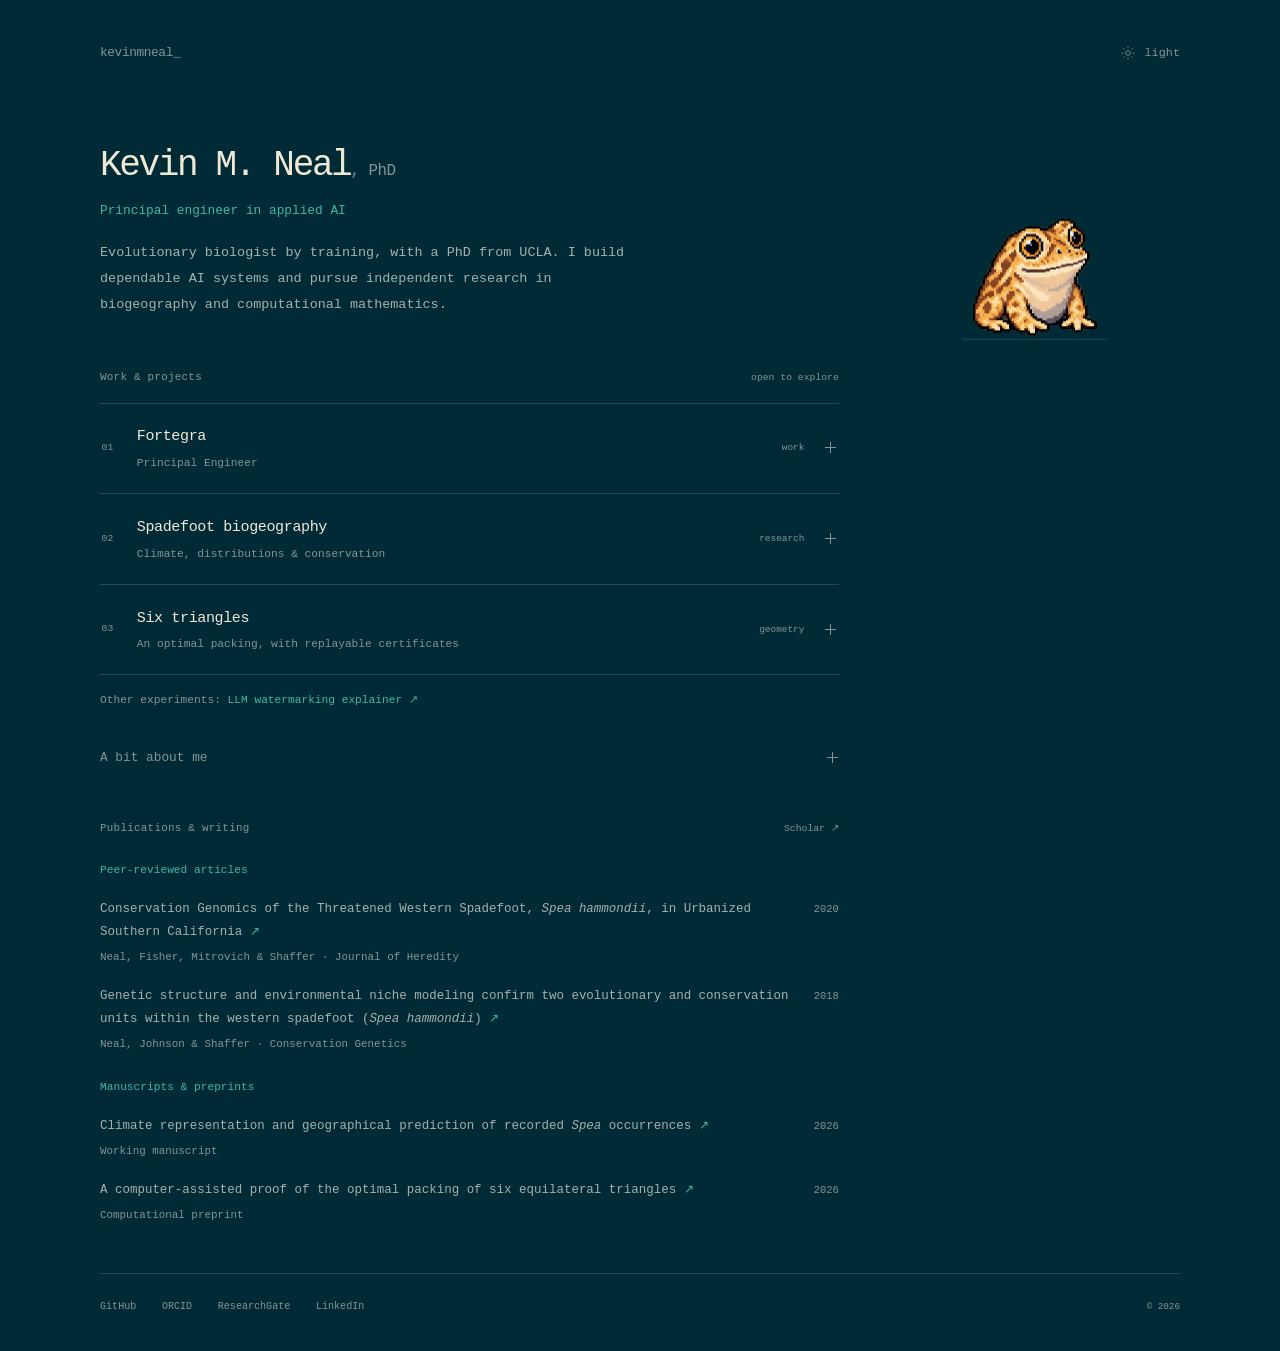
==== docs/index.html @ 80f0082c "Clarify professional background and restore research publications" ====
<!doctype html>
<html lang="en" data-theme="dark">
<head>
  <meta charset="utf-8">
  <meta name="viewport" content="width=device-width,initial-scale=1">
  <meta name="description" content="Kevin M. Neal — principal engineer in applied AI, evolutionary biologist by training, and independent researcher in biogeography and computational mathematics.">
  <meta name="theme-color" content="#002b36">
  <meta property="og:title" content="Kevin M. Neal">
  <meta property="og:description" content="Principal engineer in applied AI, evolutionary biologist by training, and independent researcher in biogeography and computational mathematics.">
  <meta property="og:type" content="website">
  <meta property="og:url" content="https://kevinmneal.com/">
  <link rel="canonical" href="https://kevinmneal.com/">
  <title>Kevin M. Neal</title>
  <link rel="icon" href="./favicon.svg" type="image/svg+xml">
  <script>try { if (localStorage.getItem('kmn-theme') === 'light') document.documentElement.dataset.theme = 'light'; } catch (_) {}</script>
  <link rel="stylesheet" href="./styles.css?v=20261015-editorial">
  <script src="./site.js?v=20261015-editorial" type="module"></script>
</head>
<body>
  <a class="skip-link" href="#main">Skip to content</a>
  <div class="page">
    <header class="topbar">
      <a class="wordmark" href="#" aria-label="Kevin M. Neal, home">kevinmneal<span aria-hidden="true">_</span></a>
      <button id="theme-toggle" class="theme-toggle" type="button" aria-label="Switch to Solarized light theme" hidden>
        <svg width="14" height="14" viewBox="0 0 24 24" fill="none" stroke="currentColor" stroke-width="1.5" aria-hidden="true"><circle cx="12" cy="12" r="4"/><path d="M12 1v3m0 16v3M1 12h3m16 0h3M4 4l2 2m12 12 2 2M4 20l2-2M18 6l2-2"/></svg>
        <span id="theme-label">light</span>
      </button>
    </header>
    <main id="main" class="layout" tabindex="-1">
      <section class="intro" aria-labelledby="name">
        <h1 id="name">Kevin M. Neal<span class="degree">, PhD</span></h1>
        <p class="discipline">Principal engineer in applied AI</p>
        <p class="bio">Evolutionary biologist by training, with a PhD from UCLA. I build dependable AI systems and pursue independent research in biogeography and computational mathematics.</p>
      </section>

      <aside id="companion-rail" class="companion-rail" aria-label="Animated spadefoot companion" hidden>
        <div class="companion-stage">
          <canvas id="companion" width="400" height="340" aria-hidden="true"></canvas>
        </div>
        <div class="companion-meta">
          <p id="companion-label" aria-live="polite" aria-atomic="true">At rest</p>
          <div class="companion-controls">
            <button id="companion-replay" type="button" aria-label="Replay the spadefoot animation" hidden>replay</button>
            <button id="companion-pause" type="button" aria-label="Pause the spadefoot animation" hidden>pause</button>
          </div>
        </div>
      </aside>

      <section class="work" aria-labelledby="work-title">
        <div class="section-heading"><h2 id="work-title">Work &amp; projects</h2><span class="interaction-hint">open to explore</span></div>
        <div class="project-list">
          <details class="project" name="projects" data-scene="insurance">
            <summary><span class="row-number" aria-hidden="true">01</span><span class="row-copy"><span class="row-title">Fortegra</span><span class="row-subtitle">Principal Engineer</span></span><span class="row-category">work</span><span class="expand-icon" aria-hidden="true"></span></summary>
            <div class="project-content job-content">
              <div class="project-description">
                <p>At Fortegra, I build applied AI systems for insurance workflows, including document-heavy underwriting.</p>
                <p>My work spans architecture, document understanding, LLM workflows, evaluation, and production engineering. A recurring challenge is turning complex source material into structured information that people can trace back to evidence and review.</p>
                <p>I previously worked on applied AI and document processing at Precedent.</p>
              </div>
              <figure class="project-figure terminal-figure" aria-label="A generic computer terminal illustration.">
                <svg viewBox="0 0 200 135" fill="none" aria-hidden="true">
                  <rect class="figure-surface" x="24" y="16" width="152" height="92" rx="3"/>
                  <path class="figure-line" d="M24 33h152M84 108v13m32-13v13M69 122h62"/>
                  <path class="figure-accent" d="m43 51 10 9-10 9m20 0h17"/>
                  <circle class="figure-dot" cx="35" cy="25" r="1.5"/><circle class="figure-dot" cx="42" cy="25" r="1.5"/><circle class="figure-dot" cx="49" cy="25" r="1.5"/>
                </svg>
              </figure>
            </div>
          </details>
          <details class="project" name="projects" data-scene="ecology">
            <summary><span class="row-number" aria-hidden="true">02</span><span class="row-copy"><span class="row-title">Spadefoot biogeography</span><span class="row-subtitle">Climate, distributions &amp; conservation</span></span><span class="row-category">research</span><span class="expand-icon" aria-hidden="true"></span></summary>
            <div class="project-content">
              <div class="project-description"><p>My doctoral research explored how genetic variation and environmental differences inform spadefoot conservation. I’m returning to those questions through models of where <i>Spea</i> are recorded. The public project compares climate representations and their geographical predictions, with a working manuscript, released results, and reproducible comparison tables.</p><div class="project-links"><a href="https://github.com/kevinmneal/spea-climate-research">Research &amp; results <span aria-hidden="true">↗</span></a><a href="https://github.com/kevinmneal/spea-climate-research/blob/main/docs/manuscript.md">Manuscript <span aria-hidden="true">↗</span></a></div></div>
              <figure class="project-figure map-figure">
                <img src="./assets/spea-intermontana-map.svg" width="220" height="220" alt="Spea intermontana modeled recording density." loading="lazy">
              </figure>
            </div>
          </details>
          <details class="project" name="projects" data-scene="packing">
            <summary><span class="row-number" aria-hidden="true">03</span><span class="row-copy"><span class="row-title">Six triangles</span><span class="row-subtitle">An optimal packing, with replayable certificates</span></span><span class="row-category">geometry</span><span class="expand-icon" aria-hidden="true"></span></summary>
            <div class="project-content">
              <div class="project-description"><p>An independent computer-assisted optimality proof for a previously known arrangement of six unit equilateral triangles in an equilateral container. The project pairs exact, replayable certificates with an interactive explainer. Lean formalization is in progress; the full proof is not yet formalized in Lean.</p><div class="project-links"><a href="https://kevinmneal.github.io/six-triangle-packing/">Interactive explainer <span aria-hidden="true">↗</span></a><a href="https://github.com/kevinmneal/six-triangle-packing">Code &amp; proof <span aria-hidden="true">↗</span></a></div></div>
              <figure class="project-figure packing-figure">
                <svg viewBox="35 50 427 376" fill="none" role="img" aria-label="The project's published arrangement of six unit equilateral triangles inside an equilateral triangle.">
                  <g class="packing-triangles"><polygon points="55,406 185,406 120,293.41670"/><polygon points="312.02062,406 442.02062,406 377.02062,293.41670"/><polygon points="183.51031,183.41361 313.51031,183.41361 248.51031,70.83031"/><polygon points="173.67010,313.04065 290.85052,256.749 183.51031,183.41361"/><polygon points="185,406 313.51031,386.37604 232.26031,284.89483"/><polygon points="232.26031,284.89483 313.51031,386.37604 360.77062,265.27087"/></g>
                  <path class="packing-boundary" d="M55 406H442.02062L248.51031 70.83031Z"/>
                </svg>
                <figcaption>Six unit triangles</figcaption>
              </figure>
            </div>
          </details>
        </div>
        <p class="other-experiments">Other experiments: <a href="https://kevinmneal.github.io/llm-watermarking/">LLM watermarking explainer <span aria-hidden="true">↗</span></a></p>
      </section>

      <section class="about" aria-label="Personal background">
        <details class="about-details">
          <summary><span>A bit about me</span><span class="expand-icon" aria-hidden="true"></span></summary>
          <div class="about-copy">
            <p>I trained as an evolutionary biologist and moved into applied AI engineering after my PhD. I enjoy the work, but I never lost my interest in open-ended research.</p>
            <p>Leaving academia was a practical choice. Building a career and raising a family left little time for pursuing scientific questions on my own.</p>
            <p>Coding agents have made room for that again. They help me turn ideas into experiments, revisit spadefoot biogeography, and venture into unfamiliar mathematics. It feels like a part of my scientific life has opened up again.</p>
            <p>That’s what draws me to agentic science: how AI-assisted workflows can extend what an individual researcher can do. For me, that includes checking results, preserving uncertainty, making the work reproducible, and inviting independent criticism.</p>
          </div>
        </details>
      </section>

      <section class="writing" aria-labelledby="writing-title">
        <div class="section-heading"><h2 id="writing-title">Publications &amp; writing</h2><a href="https://scholar.google.com/citations?user=L6ln8EwAAAAJ&amp;hl=en">Scholar <span aria-hidden="true">↗</span></a></div>
        <h3 class="publication-group">Peer-reviewed articles</h3>
        <ol class="papers">
          <li><div class="paper-copy"><a href="https://doi.org/10.1093/jhered/esaa049">Conservation Genomics of the Threatened Western Spadefoot, <i>Spea hammondii</i>, in Urbanized Southern California <span aria-hidden="true">↗</span></a><span class="paper-venue">Neal, Fisher, Mitrovich &amp; Shaffer · <cite>Journal of Heredity</cite></span></div><time datetime="2020">2020</time></li>
          <li><div class="paper-copy"><a href="https://doi.org/10.1007/s10592-018-1066-7">Genetic structure and environmental niche modeling confirm two evolutionary and conservation units within the western spadefoot (<i>Spea hammondii</i>) <span aria-hidden="true">↗</span></a><span class="paper-venue">Neal, Johnson &amp; Shaffer · <cite>Conservation Genetics</cite></span></div><time datetime="2018">2018</time></li>
        </ol>
        <h3 class="publication-group">Manuscripts &amp; preprints</h3>
        <ol class="papers">
          <li><div class="paper-copy"><a href="https://github.com/kevinmneal/spea-climate-research/blob/main/docs/manuscript.md">Climate representation and geographical prediction of recorded <i>Spea</i> occurrences <span aria-hidden="true">↗</span></a><span class="paper-venue">Working manuscript</span></div><time datetime="2026-10-15">2026</time></li>
          <li><div class="paper-copy"><a href="https://github.com/kevinmneal/six-triangle-packing/releases/download/v1.0.0/six-triangle-packing-preprint-v1.0.0.pdf">A computer-assisted proof of the optimal packing of six equilateral triangles <span aria-hidden="true">↗</span></a><span class="paper-venue">Computational preprint</span></div><time datetime="2026-10-08">2026</time></li>
        </ol>
      </section>
    </main>
    <footer><nav aria-label="Professional and scholarly profiles"><a rel="me" href="https://github.com/kevinmneal">GitHub</a><a rel="me" href="https://orcid.org/0000-0003-4360-8027">ORCID</a><a rel="me" href="https://www.researchgate.net/profile/Kevin-Neal-5">ResearchGate</a><a rel="me" href="https://www.linkedin.com/in/kevinmneal/">LinkedIn</a></nav><span class="copyright">© 2026</span></footer>
  </div>
</body>
</html>
---- docs/styles.css ----
:root {
  color-scheme: dark;
  --bg: #002b36;
  --surface: #073642;
  --text: #a4b0ad;
  --muted: #839496;
  --heading: #eee8d5;
  --accent: #42b5a9;
  --line: #284a53;
  --focus: #b58900;
  --green: #a0ae36;
  --gold: #b58900;
  --blue: #268bd2;
  font-family: "SFMono-Regular", Consolas, "Liberation Mono", Menlo, monospace;
  font-size: 16px;
  -webkit-font-smoothing: antialiased;
  background: var(--bg);
  color: var(--text);
}
:root[data-theme="light"] {
  color-scheme: light;
  --bg: #fdf6e3;
  --surface: #eee8d5;
  --text: #50666d;
  --muted: #586e75;
  --heading: #073642;
  --accent: #08746e;
  --line: #d8d0b8;
  --focus: #836200;
  --green: #596900;
}
* { box-sizing: border-box; }
body { margin: 0; line-height: 1.7; }
h1, h2, p, figure { margin: 0; }
button, a, summary { -webkit-tap-highlight-color: transparent; }
a { color: inherit; text-decoration: none; text-underline-offset: .3em; }
a:hover { color: var(--accent); text-decoration: underline; }
button { font: inherit; color: inherit; }
button, summary { touch-action: manipulation; }
a:focus-visible, button:focus-visible, summary:focus-visible { outline: 2px solid var(--focus); outline-offset: 5px; border-radius: 1px; }
[hidden] { display: none !important; }
::selection { background: var(--accent); color: var(--bg); }
.page { width: min(100% - 6rem, 1080px); margin: 0 auto; }
.topbar { display: flex; justify-content: space-between; align-items: center; padding-top: 2.1rem; }
.wordmark { font-size: .8rem; color: var(--muted); letter-spacing: -.03em; }
.wordmark span { color: var(--accent); }
.theme-toggle { display: inline-flex; align-items: center; gap: .6rem; border: none; background: transparent; color: var(--muted); font-size: .74rem; padding: .55rem 0 .55rem .7rem; cursor: pointer; min-height: 38px; }
.theme-toggle:hover { color: var(--heading); }
.layout { display: grid; grid-template-columns: minmax(0, 1fr) 290px; column-gap: 3.2rem; align-items: start; }
.intro, .work, .about, .writing { grid-column: 1; min-width: 0; }
.intro { grid-row: 1; padding: 4.5rem 0 3.1rem; }
h1 { color: var(--heading); font-size: clamp(1.8rem, 3vw, 2.25rem); line-height: 1.2; font-weight: 500; letter-spacing: -.065em; }
.degree { font-size: .44em; font-weight: 400; letter-spacing: -.03em; color: var(--muted); }
.discipline { color: var(--accent); font-size: .8rem; margin-top: .8rem; }
.bio { max-width: 66ch; font-size: .84rem; line-height: 1.95; margin-top: 1.15rem; }
.companion-rail { grid-column: 2; grid-row: 1 / 5; position: sticky; top: 3rem; align-self: start; margin-top: 4rem; min-width: 0; }
.companion-stage { width: 100%; }
#companion { display: block; width: 100%; height: auto; aspect-ratio: 400 / 340; image-rendering: auto; }
.companion-meta { min-height: 3.4rem; padding-top: .3rem; text-align: center; }
#companion-label { color: var(--muted); font-size: .61rem; line-height: 1.6; min-height: 1.6em; }
.companion-controls { display: flex; align-items: center; justify-content: center; gap: 1.25rem; margin-top: .2rem; }
.companion-controls button { padding: .3rem .1rem; min-height: 32px; border: 0; background: none; color: var(--muted); font-size: .59rem; cursor: pointer; }
.companion-controls button:hover { color: var(--accent); }
.work { grid-row: 2; }
.section-heading { display: flex; align-items: baseline; justify-content: space-between; gap: 1rem; margin-bottom: 1rem; }
h2 { color: var(--muted); font-weight: 400; font-size: .68rem; letter-spacing: .025em; }
.interaction-hint, .section-heading > a { color: var(--muted); font-size: .61rem; }
.project { border-top: 1px solid var(--line); scroll-margin-top: 1.5rem; }
.project:last-child { border-bottom: 1px solid var(--line); }
summary { list-style: none; display: flex; align-items: center; gap: 1rem; padding: 1.3rem .1rem; cursor: pointer; position: relative; }
summary::-webkit-details-marker { display: none; }
.row-number { font-size: .61rem; color: var(--muted); width: 1.2rem; flex: 0 0 auto; }
.row-copy { flex: 1; min-width: 0; display: flex; flex-direction: column; gap: .25rem; }
.row-title { font-size: .94rem; letter-spacing: -.025em; color: var(--heading); }
.row-subtitle { font-size: .7rem; color: var(--muted); line-height: 1.65; }
.row-category { font-size: .59rem; color: var(--muted); }
.expand-icon { position: relative; display: block; width: 12px; height: 12px; margin-left: .3rem; flex: 0 0 auto; color: var(--muted); }
.expand-icon::before, .expand-icon::after { content: ''; position: absolute; background: currentColor; }
.expand-icon::before { height: 1px; width: 11px; top: 5px; left: 0; }
.expand-icon::after { height: 11px; width: 1px; top: 0; left: 5px; transition: transform .16s ease; }
.project[open] .expand-icon::after, .about-details[open] .expand-icon::after { transform: rotate(90deg); }
summary:hover .row-title, summary:hover .expand-icon, .project[open] .row-title { color: var(--accent); }
.project-content { display: grid; grid-template-columns: minmax(0, 1fr) 162px; align-items: center; gap: 1.5rem; padding: .15rem 0 1.7rem 2.3rem; }
.project-description { min-width: 0; font-size: .84rem; line-height: 1.95; }
.project-description p + p, .about-copy p + p { margin-top: 1em; }
.project-links { display: flex; flex-wrap: wrap; gap: .55rem 1.4rem; margin-top: .85rem; font-size: .7rem; color: var(--accent); }
.project-figure { min-width: 0; width: 100%; }
.project-figure svg, .project-figure img { display: block; width: 100%; height: auto; overflow: visible; }
.project-figure figcaption { text-align: center; font-size: .52rem; color: var(--muted); line-height: 1.5; margin-top: .4rem; }
.figure-surface { fill: var(--surface); stroke: var(--line); stroke-width: 1.4; }
.figure-line { stroke: var(--muted); stroke-width: 1.4; }
.figure-accent { stroke: var(--accent); stroke-width: 2; }
.figure-dot { fill: var(--muted); }
.map-contours { stroke: var(--accent); stroke-width: 1.2; opacity: .65; }
.map-points { fill: var(--gold); }
.packing-triangles polygon { fill: color-mix(in srgb, var(--accent) 12%, var(--bg)); stroke: var(--accent); stroke-width: 2.8; }
.packing-triangles polygon:nth-child(3n + 2) { fill: color-mix(in srgb, var(--blue) 12%, var(--bg)); stroke: var(--blue); }
.packing-triangles polygon:nth-child(3n) { fill: color-mix(in srgb, var(--gold) 12%, var(--bg)); stroke: var(--gold); }
.packing-boundary { stroke: var(--muted); stroke-width: 2; }
.token-boxes rect { stroke: var(--line); stroke-width: 1; }
.token-boxes .selected-token { fill: color-mix(in srgb, var(--green) 12%, var(--bg)); stroke: var(--green); }
.token-text { fill: var(--text); font: 10px "SFMono-Regular", Consolas, "Liberation Mono", Menlo, monospace; text-anchor: middle; }
.selected-token-text { fill: var(--green); }
.signal-line { stroke: var(--green); stroke-width: 2; }
.other-experiments { margin-top: 1rem; font-size: .7rem; color: var(--muted); }
.other-experiments a { color: var(--accent); }
.about { grid-row: 3; margin-top: 1.7rem; }
.about-details summary { justify-content: space-between; padding: .6rem 0; font-size: .8rem; color: var(--muted); }
.about-details summary:hover, .about-details[open] summary { color: var(--accent); }
.about-copy { max-width: 68ch; padding-top: .7rem; font-size: .84rem; line-height: 1.95; }
.writing { grid-row: 4; margin-top: 2.5rem; }
.publication-group { margin: 1.5rem 0 .4rem; color: var(--accent); font-size: .7rem; font-weight: 400; }
.papers { margin: 0; padding: 0; list-style: none; }
.papers li { display: grid; grid-template-columns: minmax(0, 1fr) 34px; gap: 1rem; font-size: .78rem; line-height: 1.85; margin-top: 1.1rem; }
.paper-venue { display: block; color: var(--muted); font-size: .68rem; margin-top: .2rem; }
.paper-venue cite { font-style: normal; }
.papers time { color: var(--muted); font-size: .65rem; padding-top: .15rem; text-align: right; }
.papers a { color: var(--text); }
.papers a span { color: var(--accent); }
footer { margin-top: 3rem; border-top: 1px solid var(--line); padding: 1.5rem 0 2.2rem; display: flex; align-items: center; justify-content: space-between; gap: 1.5rem; color: var(--muted); font-size: .63rem; }
footer nav { display: flex; flex-wrap: wrap; gap: .75rem 1.6rem; }
.copyright { font-size: .58rem; white-space: nowrap; }
.skip-link { position: absolute; z-index: 10; top: -6rem; left: 1rem; padding: .5rem 1rem; color: var(--heading); background: var(--surface); }
.skip-link:focus { top: .5rem; }
@media (max-width: 1060px) {
  .page { width: calc(100% - 4rem); }
  .layout { grid-template-columns: minmax(0, 1fr) 230px; column-gap: 2rem; }
  .row-category { display: none; }
  .project-content { grid-template-columns: minmax(0, 1fr) 136px; gap: 1rem; }
}
@media (max-width: 800px) {
  .page { width: calc(100% - 3rem); }
  .topbar { padding-top: 1.2rem; }
  .layout { display: flex; flex-direction: column; }
  .intro { order: 0; width: 100%; padding: 3.1rem 0 1.8rem; }
  h1 { font-size: 2rem; }
  .bio { max-width: 68ch; }
  .companion-rail { order: 1; position: sticky; z-index: 3; top: 0; display: flex; flex-direction: row-reverse; align-items: center; justify-content: space-between; width: 100%; margin-top: 0; margin-bottom: 1.8rem; padding: .15rem 0 .4rem; border-bottom: 1px solid var(--line); background: var(--bg); }
  .companion-stage { flex: 0 0 108px; width: 108px; }
  .companion-meta { padding: 0 .5rem 0 0; min-height: 0; max-width: 24ch; text-align: left; }
  #companion-label { font-size: .62rem; }
  .companion-controls { justify-content: flex-start; gap: 1.35rem; margin-top: .3rem; }
  .companion-controls button { font-size: .6rem; min-height: 36px; }
  .work { order: 2; width: 100%; }
  .about { order: 3; width: 100%; }
  .writing { order: 4; width: 100%; }
  .project, summary, .project-links a, .papers a, .other-experiments a { scroll-margin-top: 120px; }
  .project-content { grid-template-columns: minmax(0, 1fr) 166px; gap: 1.5rem; }
  .row-category { display: block; }
  .row-title { font-size: .9rem; }
  .row-subtitle { font-size: .75rem; }
}
@media (max-width: 560px) {
  .row-category { display: none; }
  summary { gap: .9rem; padding: 1.1rem 0; }
  .project-content { grid-template-columns: minmax(0, 1fr); gap: 1.2rem; padding-left: 2.1rem; }
  .project-figure { width: 178px; justify-self: center; }
  .packing-figure { width: 155px; }
  .terminal-figure { width: 142px; }
  .papers li { gap: .75rem; }
  .writing { margin-top: 2.5rem; }
  footer { align-items: flex-start; }
}
@media (max-width: 380px) {
  .page { width: calc(100% - 2.25rem); }
  h1 { font-size: 1.75rem; }
  .discipline { font-size: .75rem; }
  #companion-label { font-size: .56rem; }
  .companion-controls button { font-size: .56rem; }
  .row-title { font-size: .88rem; }
  .row-number { font-size: .57rem; width: .95rem; }
  .project-content { padding-left: 0; }
  .project-links { font-size: .64rem; }
  footer nav { gap: .6rem 1rem; font-size: .59rem; }
  .copyright { display: none; }
}
@media (prefers-reduced-motion: reduce) {
  *, *::before, *::after { animation: none !important; transition: none !important; scroll-behavior: auto !important; }
}
@media print {
  :root { --bg: white; --surface: white; --text: #333; --muted: #555; --heading: #111; --accent: #222; --line: #ccc; }
  .page { width: 100%; }
  .layout { display: block; }
  .theme-toggle, .companion-rail, .interaction-hint, .expand-icon, .skip-link { display: none; }
  .intro { padding: 2rem 0; }
  .project { break-inside: avoid; }
}
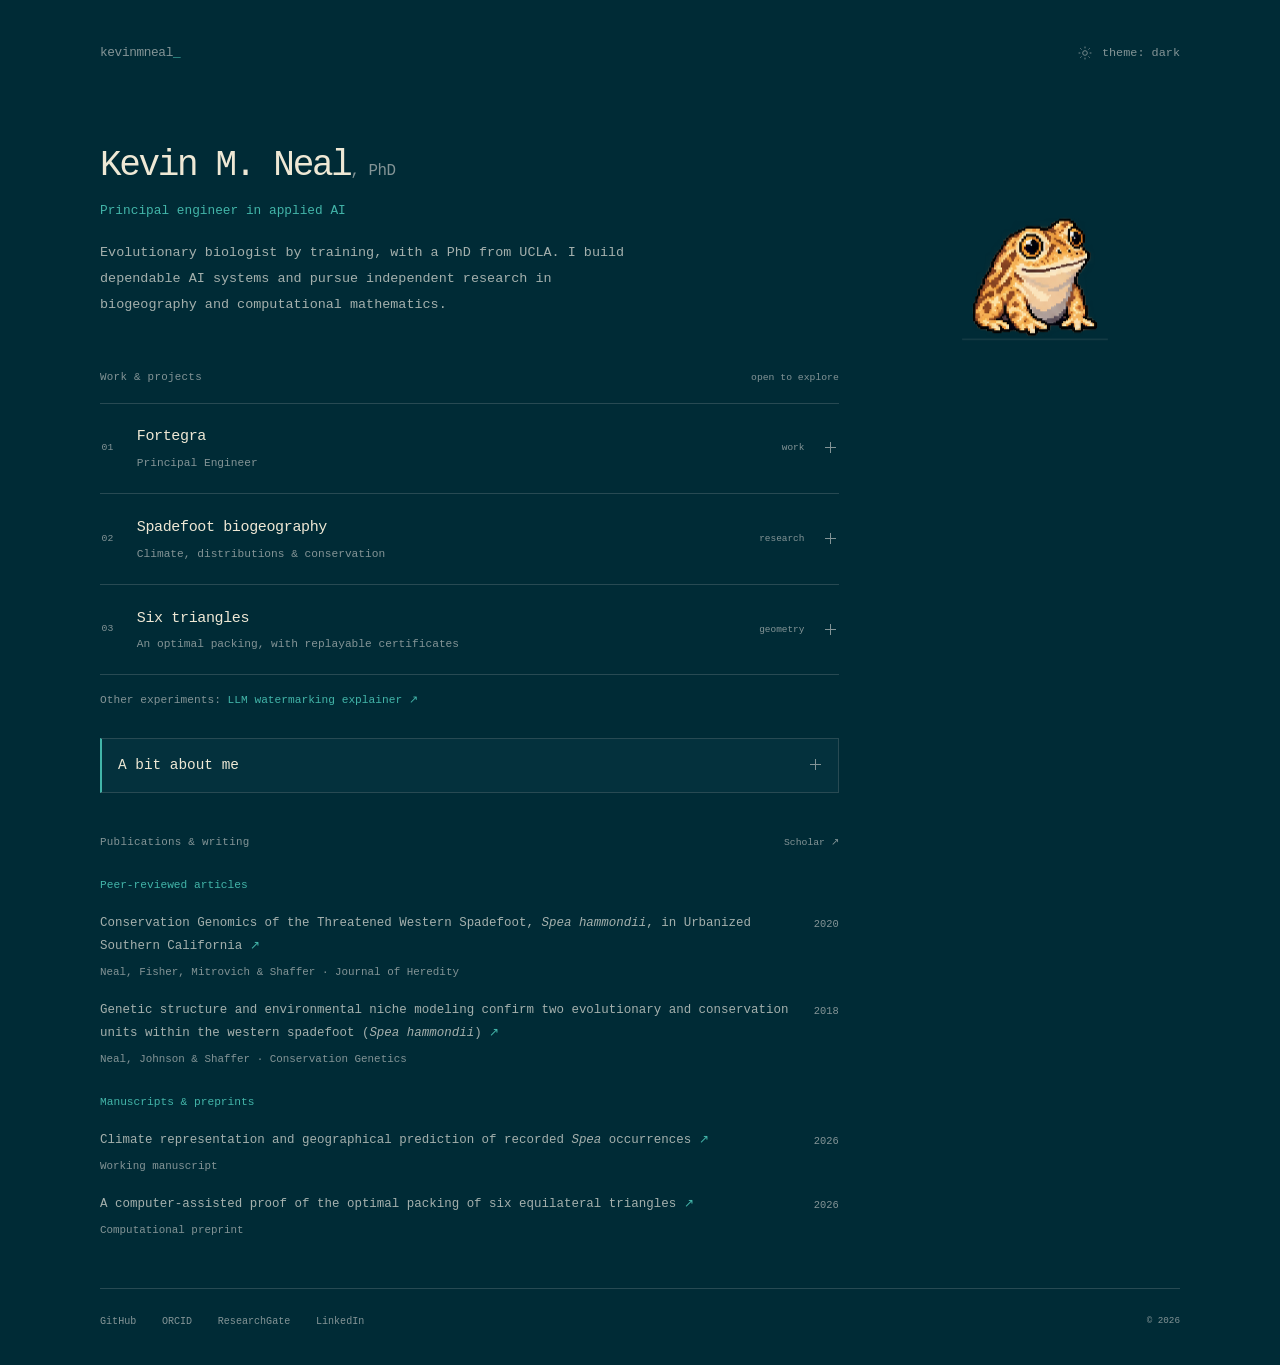
==== commit eb20ec76: "Refine personal story and default to dark with a vivid research map" ====
--- a/docs/index.html
+++ b/docs/index.html
@@ -12,18 +12,17 @@
   <link rel="canonical" href="https://kevinmneal.com/">
   <title>Kevin M. Neal</title>
   <link rel="icon" href="./favicon.svg" type="image/svg+xml">
-  <script>try { if (localStorage.getItem('kmn-theme') === 'light') document.documentElement.dataset.theme = 'light'; } catch (_) {}</script>
-  <link rel="stylesheet" href="./styles.css?v=20261015-editorial">
-  <script src="./site.js?v=20261015-editorial" type="module"></script>
+  <link rel="stylesheet" href="./styles.css?v=20261015-touches">
+  <script src="./site.js?v=20261015-touches" type="module"></script>
 </head>
 <body>
   <a class="skip-link" href="#main">Skip to content</a>
   <div class="page">
     <header class="topbar">
       <a class="wordmark" href="#" aria-label="Kevin M. Neal, home">kevinmneal<span aria-hidden="true">_</span></a>
-      <button id="theme-toggle" class="theme-toggle" type="button" aria-label="Switch to Solarized light theme" hidden>
+      <button id="theme-toggle" class="theme-toggle" type="button" aria-label="Theme: dark. Switch to Solarized light theme" hidden>
         <svg width="14" height="14" viewBox="0 0 24 24" fill="none" stroke="currentColor" stroke-width="1.5" aria-hidden="true"><circle cx="12" cy="12" r="4"/><path d="M12 1v3m0 16v3M1 12h3m16 0h3M4 4l2 2m12 12 2 2M4 20l2-2M18 6l2-2"/></svg>
-        <span id="theme-label">light</span>
+        <span>theme: <span id="theme-label">dark</span></span>
       </button>
     </header>
     <main id="main" class="layout" tabindex="-1">
@@ -72,7 +71,7 @@
             <div class="project-content">
               <div class="project-description"><p>My doctoral research explored how genetic variation and environmental differences inform spadefoot conservation. I’m returning to those questions through models of where <i>Spea</i> are recorded. The public project compares climate representations and their geographical predictions, with a working manuscript, released results, and reproducible comparison tables.</p><div class="project-links"><a href="https://github.com/kevinmneal/spea-climate-research">Research &amp; results <span aria-hidden="true">↗</span></a><a href="https://github.com/kevinmneal/spea-climate-research/blob/main/docs/manuscript.md">Manuscript <span aria-hidden="true">↗</span></a></div></div>
               <figure class="project-figure map-figure">
-                <img src="./assets/spea-intermontana-map.svg" width="220" height="220" alt="Spea intermontana modeled recording density." loading="lazy">
+                <img src="./assets/spea-intermontana-map.svg?v=20261015-rocket" width="220" height="220" alt="Spea intermontana modeled recording density." loading="lazy">
               </figure>
             </div>
           </details>
@@ -97,10 +96,11 @@
         <details class="about-details">
           <summary><span>A bit about me</span><span class="expand-icon" aria-hidden="true"></span></summary>
           <div class="about-copy">
-            <p>I trained as an evolutionary biologist and moved into applied AI engineering after my PhD. I enjoy the work, but I never lost my interest in open-ended research.</p>
-            <p>Leaving academia was a practical choice. Building a career and raising a family left little time for pursuing scientific questions on my own.</p>
-            <p>Coding agents have made room for that again. They help me turn ideas into experiments, revisit spadefoot biogeography, and venture into unfamiliar mathematics. It feels like a part of my scientific life has opened up again.</p>
-            <p>That’s what draws me to agentic science: how AI-assisted workflows can extend what an individual researcher can do. For me, that includes checking results, preserving uncertainty, making the work reproducible, and inviting independent criticism.</p>
+            <p>I trained as an evolutionary biologist and moved into data science and then applied AI engineering after my PhD. I enjoy the work, but I never lost my interest in open-ended research. Building a career and raising a family left little time to pursue it on my own.</p>
+            <p>Recent reasoning models, paired with agents that can run code, inspect results, and keep working through a problem, have changed what I can take on.</p>
+            <p>What first caught my attention was the ambitious games people were building with AI. I made one too: <i>MAKE WAY!</i>, a medieval physics playground. Then I started wondering: could these tools do fresh work with my old PhD data?</p>
+            <p>Seeing AI-assisted mathematical research and formal proofs encouraged me to push further. That curiosity has brought me back to spadefoot biogeography and, unexpectedly, into computational geometry.</p>
+            <p>That’s what draws me to agentic science: opening up research I couldn’t otherwise find time for, while keeping evidence, uncertainty, reproducibility, and independent criticism at the center of the work.</p>
           </div>
         </details>
       </section>
--- a/docs/styles.css
+++ b/docs/styles.css
@@ -105,9 +105,10 @@
 .other-experiments { margin-top: 1rem; font-size: .7rem; color: var(--muted); }
 .other-experiments a { color: var(--accent); }
 .about { grid-row: 3; margin-top: 1.7rem; }
-.about-details summary { justify-content: space-between; padding: .6rem 0; font-size: .8rem; color: var(--muted); }
+.about-details { border: 1px solid var(--line); border-left: 2px solid var(--accent); background: color-mix(in srgb, var(--surface) 55%, var(--bg)); }
+.about-details summary { justify-content: space-between; padding: .9rem 1rem; font-size: .9rem; color: var(--heading); }
 .about-details summary:hover, .about-details[open] summary { color: var(--accent); }
-.about-copy { max-width: 68ch; padding-top: .7rem; font-size: .84rem; line-height: 1.95; }
+.about-copy { max-width: 68ch; padding: .2rem 1rem 1.1rem; font-size: .84rem; line-height: 1.95; }
 .writing { grid-row: 4; margin-top: 2.5rem; }
 .publication-group { margin: 1.5rem 0 .4rem; color: var(--accent); font-size: .7rem; font-weight: 400; }
 .papers { margin: 0; padding: 0; list-style: none; }
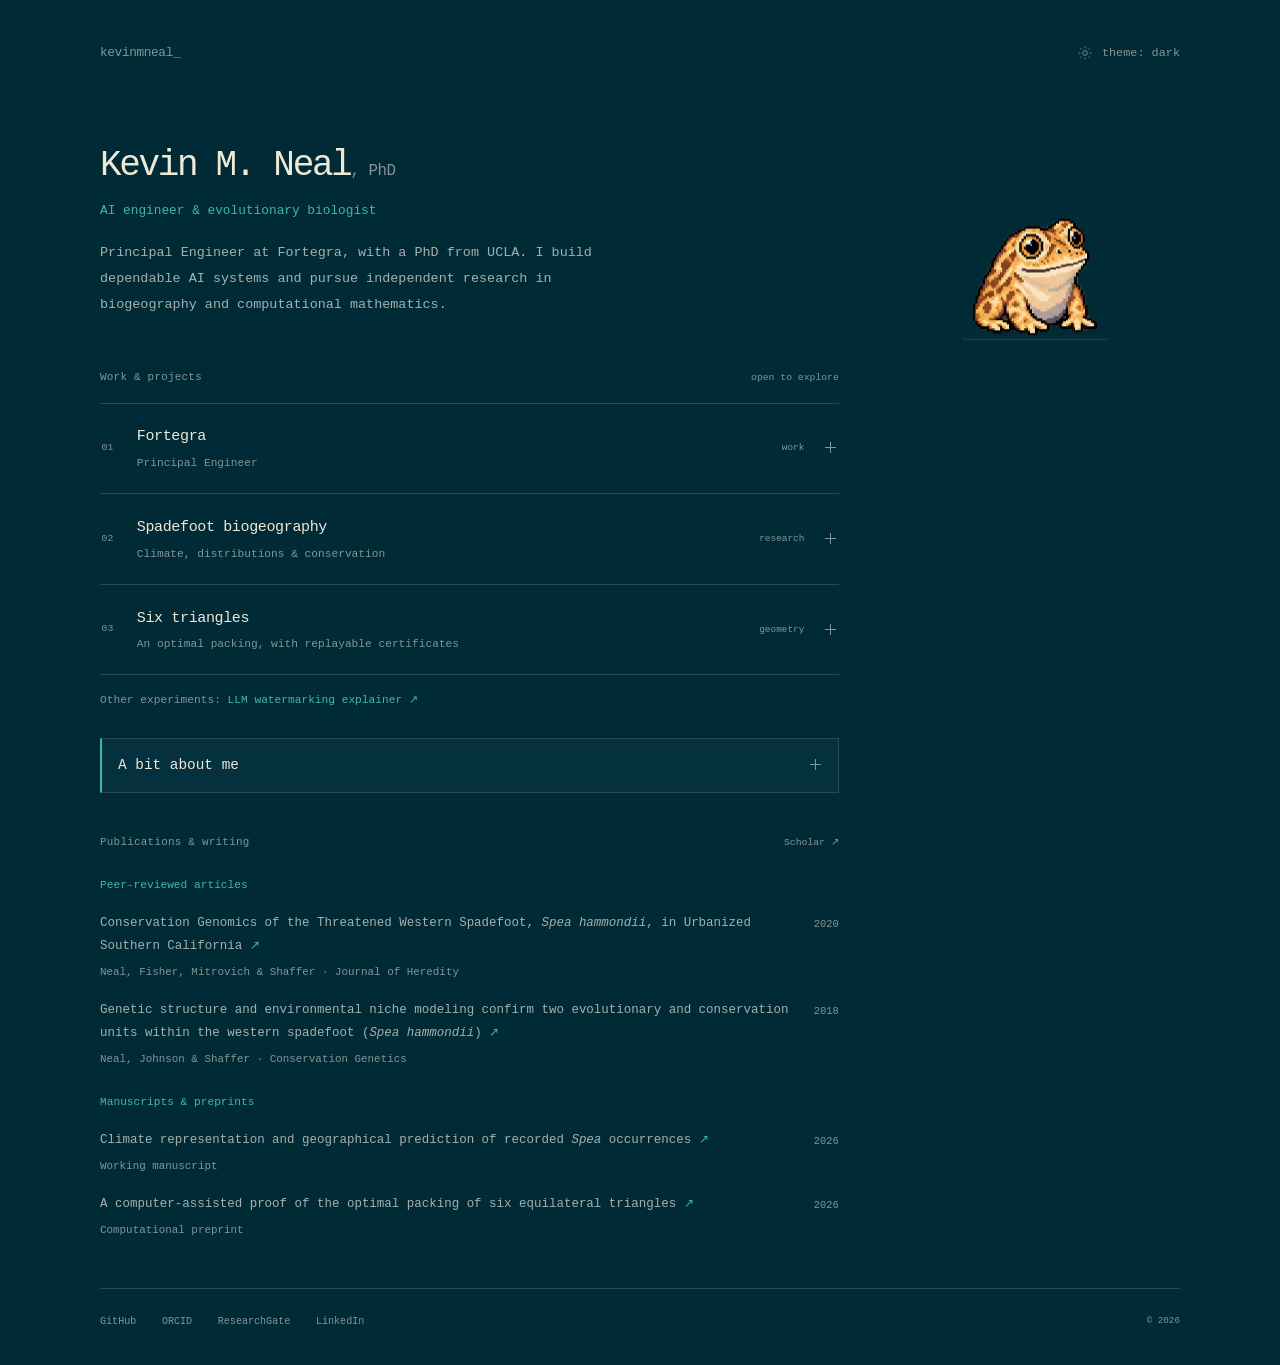
==== commit 1a7b1bce: "Add hidden MAKE HOP game and clarify homepage subtitle" ====
--- a/docs/index.html
+++ b/docs/index.html
@@ -12,8 +12,8 @@
   <link rel="canonical" href="https://kevinmneal.com/">
   <title>Kevin M. Neal</title>
   <link rel="icon" href="./favicon.svg" type="image/svg+xml">
-  <link rel="stylesheet" href="./styles.css?v=20261015-touches">
-  <script src="./site.js?v=20261015-touches" type="module"></script>
+  <link rel="stylesheet" href="./styles.css?v=20261015-hop">
+  <script src="./site.js?v=20261015-hop" type="module"></script>
 </head>
 <body>
   <a class="skip-link" href="#main">Skip to content</a>
@@ -28,13 +28,15 @@
     <main id="main" class="layout" tabindex="-1">
       <section class="intro" aria-labelledby="name">
         <h1 id="name">Kevin M. Neal<span class="degree">, PhD</span></h1>
-        <p class="discipline">Principal engineer in applied AI</p>
-        <p class="bio">Evolutionary biologist by training, with a PhD from UCLA. I build dependable AI systems and pursue independent research in biogeography and computational mathematics.</p>
+        <p class="discipline">AI engineer &amp; evolutionary biologist</p>
+        <p class="bio">Principal Engineer at Fortegra, with a PhD from UCLA. I build dependable AI systems and pursue independent research in biogeography and computational mathematics.</p>
       </section>
 
       <aside id="companion-rail" class="companion-rail" aria-label="Animated spadefoot companion" hidden>
         <div class="companion-stage">
-          <canvas id="companion" width="400" height="340" aria-hidden="true"></canvas>
+          <button id="companion-secret" class="companion-secret" type="button" aria-label="Spadefoot companion. Open a secret hopping game" aria-haspopup="dialog" title="Psst… three taps for a field trip.">
+            <canvas id="companion" width="400" height="340" aria-hidden="true"></canvas>
+          </button>
         </div>
         <div class="companion-meta">
           <p id="companion-label" aria-live="polite" aria-atomic="true">At rest</p>
@@ -121,5 +123,34 @@
     </main>
     <footer><nav aria-label="Professional and scholarly profiles"><a rel="me" href="https://github.com/kevinmneal">GitHub</a><a rel="me" href="https://orcid.org/0000-0003-4360-8027">ORCID</a><a rel="me" href="https://www.researchgate.net/profile/Kevin-Neal-5">ResearchGate</a><a rel="me" href="https://www.linkedin.com/in/kevinmneal/">LinkedIn</a></nav><span class="copyright">© 2026</span></footer>
   </div>
+  <dialog id="hop-dialog" class="hop-dialog" aria-labelledby="hop-title" aria-describedby="hop-instructions">
+    <header class="hop-header">
+      <div><p class="hop-eyebrow">you found a field trip</p><h2 id="hop-title">MAKE HOP!</h2></div>
+      <button id="hop-close" class="hop-close" type="button" aria-label="Close the hopping game">close <span aria-hidden="true">×</span></button>
+    </header>
+    <div class="hop-scoreboard" aria-label="Game statistics">
+      <span>score <strong id="hop-score">0</strong></span>
+      <span>fireflies <strong id="hop-fireflies">0</strong></span>
+      <span>best <strong id="hop-best">0</strong></span>
+      <span id="hop-hearts" class="hop-hearts" aria-label="3 hearts remaining">♥ ♥ ♥</span>
+    </div>
+    <div class="hop-arena">
+      <canvas id="hop-canvas" width="900" height="340" tabindex="0" role="img" aria-label="Spadefoot hopping game. Space or Up to hop, F to shout, P to pause, Escape to close."></canvas>
+      <div id="hop-overlay" class="hop-overlay">
+        <div class="hop-card">
+          <h3 id="hop-card-title">A very small adventure.</h3>
+          <p id="hop-card-copy">Hop over rocks. Catch fireflies. Make a little noise.</p>
+          <button id="hop-start" class="hop-start" type="button" disabled>Waking up…</button>
+        </div>
+      </div>
+    </div>
+    <div class="hop-controls">
+      <button id="hop-jump" class="hop-action" type="button">hop <kbd>Space / ↑</kbd></button>
+      <button id="hop-shout" class="hop-action hop-shout" type="button" aria-label="Make way! Shout with F"><span>make way! <kbd>F</kbd></span><span class="hop-charge" aria-hidden="true"><span id="hop-charge-fill"></span></span></button>
+      <button id="hop-pause" class="hop-pause" type="button" hidden>pause <kbd>P</kbd></button>
+    </div>
+    <p id="hop-instructions" class="hop-instructions">Tap the field or press Space to hop. Your croak clears nearby rocks and recharges. Three hearts. A little dignity.</p>
+    <p id="hop-status" class="hop-status" role="status" aria-live="polite">Take your time. The desert can wait.</p>
+  </dialog>
 </body>
 </html>
--- a/docs/styles.css
+++ b/docs/styles.css
@@ -186,3 +186,55 @@
   .intro { padding: 2rem 0; }
   .project { break-inside: avoid; }
 }
+
+/* A small field trip, tucked behind the companion. */
+.companion-secret { display: block; width: 100%; padding: 0; border: 0; background: transparent; cursor: pointer; }
+.companion-secret:focus-visible { outline-offset: -2px; }
+body.hop-open { overflow: hidden; }
+.hop-dialog { width: min(940px, calc(100% - 2rem)); max-height: calc(100dvh - 2rem); padding: 1.5rem; border: 1px solid var(--accent); border-radius: 8px; background: var(--bg); color: var(--text); box-shadow: 0 24px 100px #0008; overflow: auto; }
+.hop-dialog::backdrop { background: #001820d9; backdrop-filter: blur(5px); }
+.hop-header { display: flex; justify-content: space-between; gap: 1rem; align-items: center; }
+.hop-eyebrow { color: var(--accent); font-size: .62rem; }
+.hop-header h2 { color: var(--heading); font-size: 1.75rem; font-weight: 700; letter-spacing: -.07em; line-height: 1.4; }
+.hop-close, .hop-pause { border: 0; background: none; cursor: pointer; font-size: .7rem; min-height: 44px; padding: .4rem .6rem; }
+.hop-close:hover, .hop-pause:hover { color: var(--heading); }
+.hop-close span { font-size: 1.2rem; margin-left: .5rem; }
+.hop-scoreboard { display: flex; align-items: center; gap: 1.7rem; margin: 1rem 0; font-size: .65rem; color: var(--muted); }
+.hop-scoreboard strong { color: var(--heading); font-size: .85rem; font-weight: 400; margin-left: .35rem; font-variant-numeric: tabular-nums; }
+.hop-hearts { margin-left: auto; color: #db6d86; font-size: 1rem; white-space: nowrap; }
+.hop-arena { position: relative; border: 1px solid var(--line); border-radius: 4px; overflow: hidden; }
+#hop-canvas { display: block; width: 100%; aspect-ratio: 900 / 340; touch-action: manipulation; outline: none; }
+#hop-canvas:focus-visible { box-shadow: inset 0 0 0 2px var(--focus); }
+.hop-overlay { position: absolute; inset: 0; display: grid; place-items: center; padding: 1rem; background: color-mix(in srgb, var(--bg) 35%, transparent); }
+.hop-card { max-width: 420px; padding: 1.3rem 1.7rem; background: var(--bg); border: 1px solid var(--line); border-radius: 4px; text-align: center; box-shadow: 0 8px 25px #0002; }
+.hop-card h3 { color: var(--heading); margin: 0; font-weight: 400; font-size: 1rem; line-height: 1.5; }
+.hop-card p { font-size: .71rem; line-height: 1.7; margin: .65rem 0 1rem; }
+.hop-start { padding: .6rem 1.25rem; border: 1px solid var(--accent); border-radius: 3px; color: var(--bg); background: var(--accent); cursor: pointer; font-size: .78rem; min-height: 44px; }
+.hop-controls { display: flex; align-items: stretch; gap: .75rem; margin-top: 1rem; }
+.hop-action { padding: .5rem 1rem; min-height: 48px; border: 1px solid var(--line); border-radius: 3px; background: var(--surface); cursor: pointer; font-size: .78rem; text-align: left; }
+.hop-action:hover:not(:disabled) { border-color: var(--accent); color: var(--heading); }
+.hop-dialog kbd { font: inherit; font-size: .58rem; margin-left: .6rem; color: var(--muted); }
+.hop-shout { min-width: 156px; }
+.hop-shout[aria-disabled="true"] { color: var(--muted); }
+.hop-charge { display: block; height: 3px; margin-top: .3rem; background: var(--line); overflow: hidden; }
+.hop-charge > span { display: block; height: 100%; width: 100%; background: var(--accent); }
+.hop-pause { margin-left: auto; }
+.hop-instructions { margin-top: 1rem; font-size: .67rem; line-height: 1.8; max-width: 80ch; }
+.hop-status { font-size: .62rem; color: var(--muted); min-height: 1.8em; margin-top: .5rem; }
+.hop-dialog button:disabled { opacity: .55; cursor: default; }
+@media (max-width: 560px) {
+  .hop-dialog { width: calc(100% - 1rem); max-height: calc(100dvh - 1rem); padding: .85rem; }
+  .hop-header h2 { font-size: 1.5rem; }
+  .hop-scoreboard { gap: .8rem; font-size: .58rem; }
+  .hop-scoreboard strong { display: block; margin-left: 0; }
+  #hop-canvas { aspect-ratio: 510 / 340; }
+  .hop-card { padding: 1rem; }
+  .hop-card h3 { font-size: .88rem; }
+  .hop-card p { font-size: .64rem; }
+  .hop-controls { gap: .45rem; }
+  .hop-action { padding: .5rem .7rem; font-size: .7rem; }
+  .hop-dialog kbd { display: none; }
+  .hop-shout { min-width: 112px; }
+  .hop-pause { padding: .4rem .3rem; font-size: .64rem; }
+}
+@media print { .hop-dialog { display: none; } }
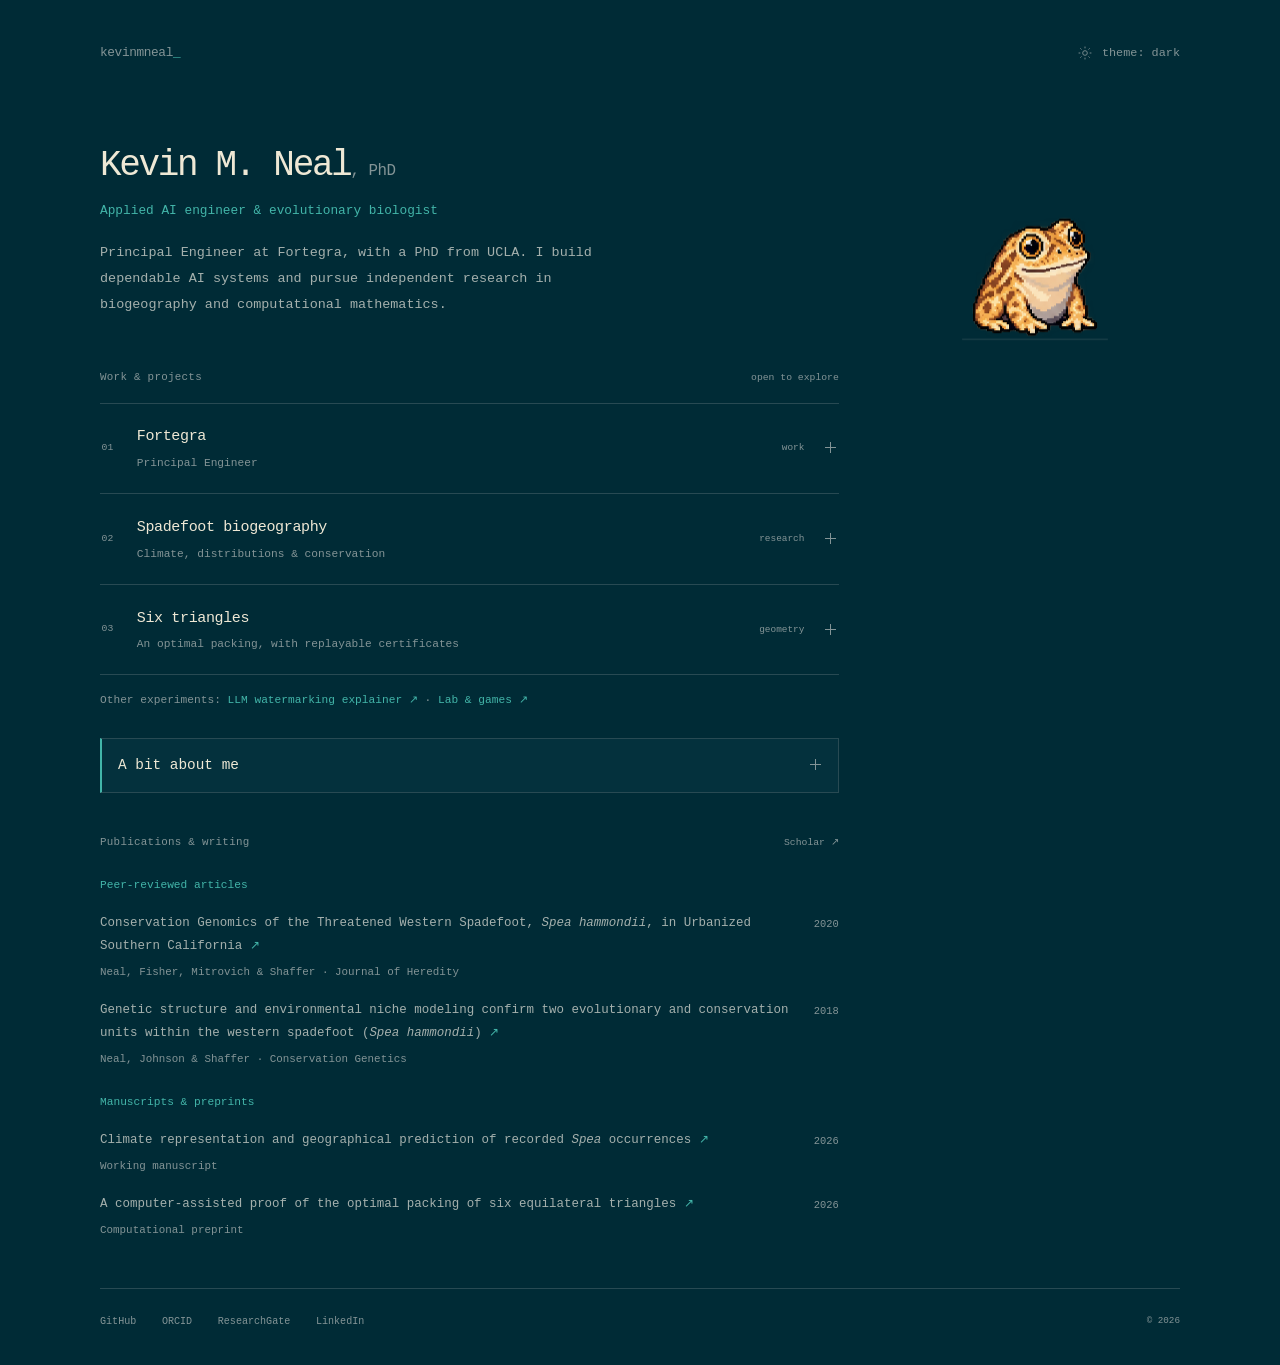
==== commit ad4743d2: "Expand MAKE HOP with expressive sprites, force blasts, and a lab" ====
--- a/docs/index.html
+++ b/docs/index.html
@@ -12,8 +12,8 @@
   <link rel="canonical" href="https://kevinmneal.com/">
   <title>Kevin M. Neal</title>
   <link rel="icon" href="./favicon.svg" type="image/svg+xml">
-  <link rel="stylesheet" href="./styles.css?v=20261015-hop">
-  <script src="./site.js?v=20261015-hop" type="module"></script>
+  <link rel="stylesheet" href="./styles.css?v=20261016-hop-v2">
+  <script src="./site.js?v=20261016-hop-v2" type="module"></script>
 </head>
 <body>
   <a class="skip-link" href="#main">Skip to content</a>
@@ -28,18 +28,19 @@
     <main id="main" class="layout" tabindex="-1">
       <section class="intro" aria-labelledby="name">
         <h1 id="name">Kevin M. Neal<span class="degree">, PhD</span></h1>
-        <p class="discipline">AI engineer &amp; evolutionary biologist</p>
+        <p class="discipline">Applied AI engineer &amp; evolutionary biologist</p>
         <p class="bio">Principal Engineer at Fortegra, with a PhD from UCLA. I build dependable AI systems and pursue independent research in biogeography and computational mathematics.</p>
       </section>
 
       <aside id="companion-rail" class="companion-rail" aria-label="Animated spadefoot companion" hidden>
         <div class="companion-stage">
-          <button id="companion-secret" class="companion-secret" type="button" aria-label="Spadefoot companion. Open a secret hopping game" aria-haspopup="dialog" title="Psst… three taps for a field trip.">
+          <button id="companion-secret" class="companion-secret" type="button" aria-label="Spadefoot companion. Open a secret hopping game" aria-haspopup="dialog" title="A suspiciously curious spadefoot.">
             <canvas id="companion" width="400" height="340" aria-hidden="true"></canvas>
           </button>
         </div>
         <div class="companion-meta">
           <p id="companion-label" aria-live="polite" aria-atomic="true">At rest</p>
+          <p id="companion-hint" class="companion-hint" aria-live="polite"></p>
           <div class="companion-controls">
             <button id="companion-replay" type="button" aria-label="Replay the spadefoot animation" hidden>replay</button>
             <button id="companion-pause" type="button" aria-label="Pause the spadefoot animation" hidden>pause</button>
@@ -91,7 +92,7 @@
             </div>
           </details>
         </div>
-        <p class="other-experiments">Other experiments: <a href="https://kevinmneal.github.io/llm-watermarking/">LLM watermarking explainer <span aria-hidden="true">↗</span></a></p>
+        <p class="other-experiments">Other experiments: <a href="https://kevinmneal.github.io/llm-watermarking/">LLM watermarking explainer <span aria-hidden="true">↗</span></a> · <a href="./lab/">Lab &amp; games <span aria-hidden="true">↗</span></a></p>
       </section>
 
       <section class="about" aria-label="Personal background">
@@ -126,8 +127,9 @@
   <dialog id="hop-dialog" class="hop-dialog" aria-labelledby="hop-title" aria-describedby="hop-instructions">
     <header class="hop-header">
       <div><p class="hop-eyebrow">you found a field trip</p><h2 id="hop-title">MAKE HOP!</h2></div>
-      <button id="hop-close" class="hop-close" type="button" aria-label="Close the hopping game">close <span aria-hidden="true">×</span></button>
+      <div class="hop-header-actions"><button id="hop-sound" class="hop-sound" type="button" aria-pressed="false">sound off</button><button id="hop-close" class="hop-close" type="button" aria-label="Close the hopping game"><span aria-hidden="true">×</span></button></div>
     </header>
+    <div class="hop-runline"><span id="hop-stage">Quiet dunes</span><span>pace <strong id="hop-pace">1.0×</strong></span></div>
     <div class="hop-scoreboard" aria-label="Game statistics">
       <span>score <strong id="hop-score">0</strong></span>
       <span>fireflies <strong id="hop-fireflies">0</strong></span>
@@ -139,7 +141,7 @@
       <div id="hop-overlay" class="hop-overlay">
         <div class="hop-card">
           <h3 id="hop-card-title">A very small adventure.</h3>
-          <p id="hop-card-copy">Hop over rocks. Catch fireflies. Make a little noise.</p>
+          <p id="hop-card-copy">Hop over rocks and rolling tumbleweeds. Stay low for moths. Make a lot of noise.</p>
           <button id="hop-start" class="hop-start" type="button" disabled>Waking up…</button>
         </div>
       </div>
@@ -149,7 +151,7 @@
       <button id="hop-shout" class="hop-action hop-shout" type="button" aria-label="Make way! Shout with F"><span>make way! <kbd>F</kbd></span><span class="hop-charge" aria-hidden="true"><span id="hop-charge-fill"></span></span></button>
       <button id="hop-pause" class="hop-pause" type="button" hidden>pause <kbd>P</kbd></button>
     </div>
-    <p id="hop-instructions" class="hop-instructions">Tap the field or press Space to hop. Your croak clears nearby rocks and recharges. Three hearts. A little dignity.</p>
+    <p id="hop-instructions" class="hop-instructions">Tap the field or press Space to hop. Run under high moths. F sends obstacles flying. Your croak recharges; fireflies help. Three hearts. A little dignity.</p>
     <p id="hop-status" class="hop-status" role="status" aria-live="polite">Take your time. The desert can wait.</p>
   </dialog>
 </body>
--- a/docs/styles.css
+++ b/docs/styles.css
@@ -238,3 +238,40 @@
   .hop-pause { padding: .4rem .3rem; font-size: .64rem; }
 }
 @media print { .hop-dialog { display: none; } }
+
+.companion-hint { min-height: 1.5em; margin-top: .2rem; color: var(--accent); font-size: .62rem; }
+.hop-header-actions { display: flex; align-items: center; gap: .5rem; }
+.hop-sound { padding: .3rem .5rem; min-height: 44px; border: 0; background: transparent; color: var(--muted); font-size: .62rem; cursor: pointer; }
+.hop-sound[aria-pressed="true"] { color: var(--accent); }
+.hop-runline { display: flex; justify-content: space-between; gap: 1rem; color: var(--accent); font-size: .62rem; margin: .6rem 0 -.5rem; }
+.hop-runline strong { font-weight: 400; font-variant-numeric: tabular-nums; }
+.hop-close span { margin: 0; }
+.lab-page { max-width: 860px; }
+.lab-intro { padding: 4.8rem 0 2.4rem; max-width: 66ch; }
+.lab-kicker { display: block; color: var(--accent); font-size: .65rem; }
+.lab-intro h1 { margin: .6rem 0 1rem; }
+.lab-intro > p:last-child { font-size: .85rem; line-height: 1.9; }
+.lab-feature { display: grid; grid-template-columns: minmax(0, 1fr) 170px; align-items: center; gap: 1.7rem; padding: 2rem; border: 1px solid var(--line); background: var(--surface); border-radius: 5px; }
+.lab-feature h2, .lab-card h2 { color: var(--heading); font-size: 1.25rem; letter-spacing: -.045em; margin: .5rem 0 .8rem; }
+.lab-feature h2 { font-size: 2rem; font-weight: 700; }
+.lab-feature p, .lab-card p { color: var(--text); font-size: .78rem; line-height: 1.9; }
+.lab-feature:hover, .lab-card:hover { text-decoration: none; border-color: var(--accent); }
+.lab-cta { display: inline-block; margin-top: 1.15rem; font-size: .73rem; color: var(--accent); }
+.lab-toad { display: block; width: 170px; height: 170px; background: url('./assets/game/croak-v2.png') 66.6667% 66.6667% / 400% 400%; transition: transform .2s ease; }
+.lab-feature:hover .lab-toad { transform: rotate(-4deg) translateY(-4px); }
+.lab-grid { display: grid; grid-template-columns: repeat(2, minmax(0, 1fr)); gap: 1.2rem; margin-top: 1.2rem; }
+.lab-card { padding: 1.6rem; border: 1px solid var(--line); border-radius: 5px; }
+.lab-card h2 { font-size: 1rem; line-height: 1.5; }
+.lab-soon { padding: 2.8rem 0 .5rem; max-width: 55ch; }
+.lab-soon > span { color: var(--accent); letter-spacing: .5em; }
+.lab-soon h2 { color: var(--heading); font-size: .85rem; margin: .35rem 0 .5rem; }
+.lab-soon p { font-size: .75rem; color: var(--muted); }
+@media (max-width: 560px) {
+  .lab-intro { padding-top: 3.2rem; }
+  .lab-feature { padding: 1.3rem; grid-template-columns: minmax(0, 1fr); gap: .7rem; }
+  .lab-toad { grid-row: 1; width: 110px; height: 110px; justify-self: end; margin-bottom: -1.5rem; }
+  .lab-feature .lab-kicker { max-width: 16ch; }
+  .lab-grid { grid-template-columns: minmax(0, 1fr); }
+  .hop-header-actions { gap: .1rem; }
+  .hop-sound { font-size: .58rem; padding: .3rem; }
+}
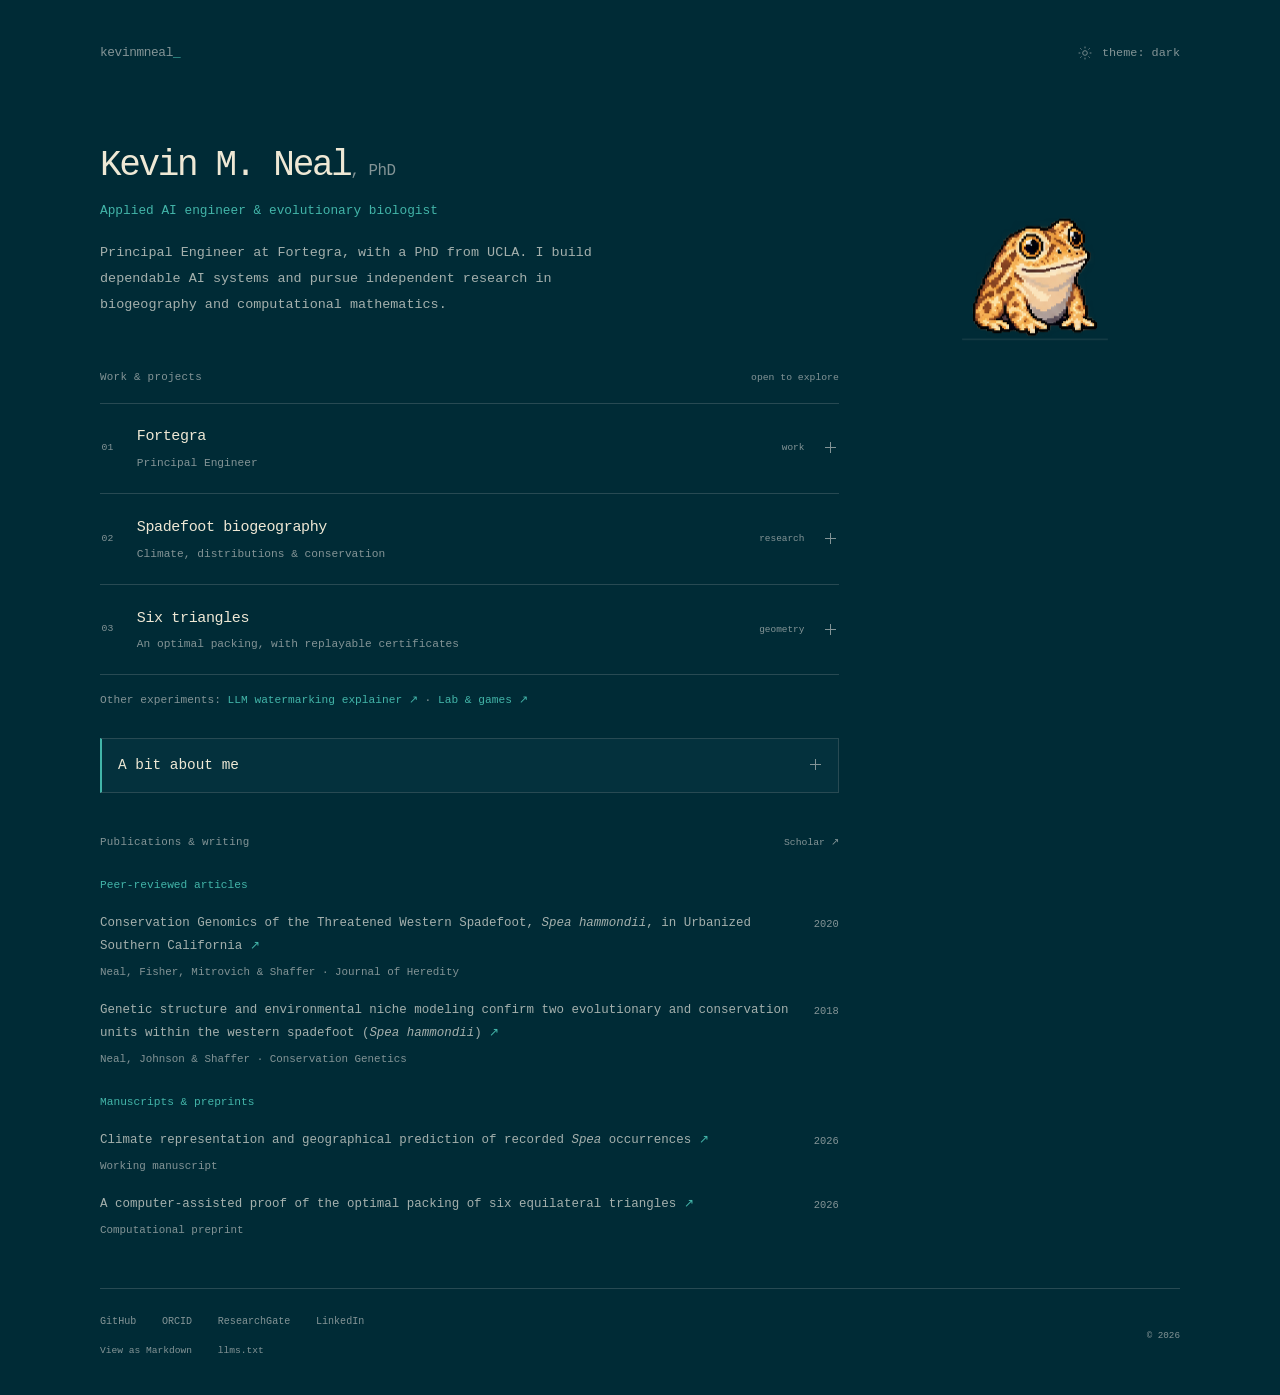
==== commit 25700196: "Add synchronized Markdown pages and crawler discovery files" ====
--- a/docs/index.html
+++ b/docs/index.html
@@ -10,10 +10,12 @@
   <meta property="og:type" content="website">
   <meta property="og:url" content="https://kevinmneal.com/">
   <link rel="canonical" href="https://kevinmneal.com/">
+  <link rel="alternate" type="text/markdown" href="./index.md" title="View as Markdown">
+  <link rel="describedby" href="./llms.txt" type="text/plain">
   <title>Kevin M. Neal</title>
   <link rel="icon" href="./favicon.svg" type="image/svg+xml">
-  <link rel="stylesheet" href="./styles.css?v=20261016-hop-v2">
-  <script src="./site.js?v=20261016-hop-v2" type="module"></script>
+  <link rel="stylesheet" href="./styles.css?v=20261016-reading">
+  <script src="./site.js?v=20261016-gait-v3" type="module"></script>
 </head>
 <body>
   <a class="skip-link" href="#main">Skip to content</a>
@@ -34,13 +36,12 @@
 
       <aside id="companion-rail" class="companion-rail" aria-label="Animated spadefoot companion" hidden>
         <div class="companion-stage">
-          <button id="companion-secret" class="companion-secret" type="button" aria-label="Spadefoot companion. Open a secret hopping game" aria-haspopup="dialog" title="A suspiciously curious spadefoot.">
+          <button id="companion-secret" class="companion-secret" type="button" aria-label="Spadefoot companion. Open a secret hopping game" aria-haspopup="dialog">
             <canvas id="companion" width="400" height="340" aria-hidden="true"></canvas>
           </button>
         </div>
         <div class="companion-meta">
           <p id="companion-label" aria-live="polite" aria-atomic="true">At rest</p>
-          <p id="companion-hint" class="companion-hint" aria-live="polite"></p>
           <div class="companion-controls">
             <button id="companion-replay" type="button" aria-label="Replay the spadefoot animation" hidden>replay</button>
             <button id="companion-pause" type="button" aria-label="Pause the spadefoot animation" hidden>pause</button>
@@ -122,7 +123,7 @@
         </ol>
       </section>
     </main>
-    <footer><nav aria-label="Professional and scholarly profiles"><a rel="me" href="https://github.com/kevinmneal">GitHub</a><a rel="me" href="https://orcid.org/0000-0003-4360-8027">ORCID</a><a rel="me" href="https://www.researchgate.net/profile/Kevin-Neal-5">ResearchGate</a><a rel="me" href="https://www.linkedin.com/in/kevinmneal/">LinkedIn</a></nav><span class="copyright">© 2026</span></footer>
+    <footer><div class="footer-links"><nav aria-label="Professional and scholarly profiles"><a rel="me" href="https://github.com/kevinmneal">GitHub</a><a rel="me" href="https://orcid.org/0000-0003-4360-8027">ORCID</a><a rel="me" href="https://www.researchgate.net/profile/Kevin-Neal-5">ResearchGate</a><a rel="me" href="https://www.linkedin.com/in/kevinmneal/">LinkedIn</a></nav><nav class="reading-links" aria-label="Reading formats"><a href="./index.md" type="text/markdown">View as Markdown</a><a href="./llms.txt" type="text/plain">llms.txt</a></nav></div><span class="copyright">© 2026</span></footer>
   </div>
   <dialog id="hop-dialog" class="hop-dialog" aria-labelledby="hop-title" aria-describedby="hop-instructions">
     <header class="hop-header">
--- a/docs/styles.css
+++ b/docs/styles.css
@@ -120,6 +120,8 @@
 .papers a span { color: var(--accent); }
 footer { margin-top: 3rem; border-top: 1px solid var(--line); padding: 1.5rem 0 2.2rem; display: flex; align-items: center; justify-content: space-between; gap: 1.5rem; color: var(--muted); font-size: .63rem; }
 footer nav { display: flex; flex-wrap: wrap; gap: .75rem 1.6rem; }
+.footer-links { display: grid; gap: .85rem; min-width: 0; }
+.reading-links { font-size: .6rem; }
 .copyright { font-size: .58rem; white-space: nowrap; }
 .skip-link { position: absolute; z-index: 10; top: -6rem; left: 1rem; padding: .5rem 1rem; color: var(--heading); background: var(--surface); }
 .skip-link:focus { top: .5rem; }
@@ -239,7 +241,6 @@
 }
 @media print { .hop-dialog { display: none; } }
 
-.companion-hint { min-height: 1.5em; margin-top: .2rem; color: var(--accent); font-size: .62rem; }
 .hop-header-actions { display: flex; align-items: center; gap: .5rem; }
 .hop-sound { padding: .3rem .5rem; min-height: 44px; border: 0; background: transparent; color: var(--muted); font-size: .62rem; cursor: pointer; }
 .hop-sound[aria-pressed="true"] { color: var(--accent); }
